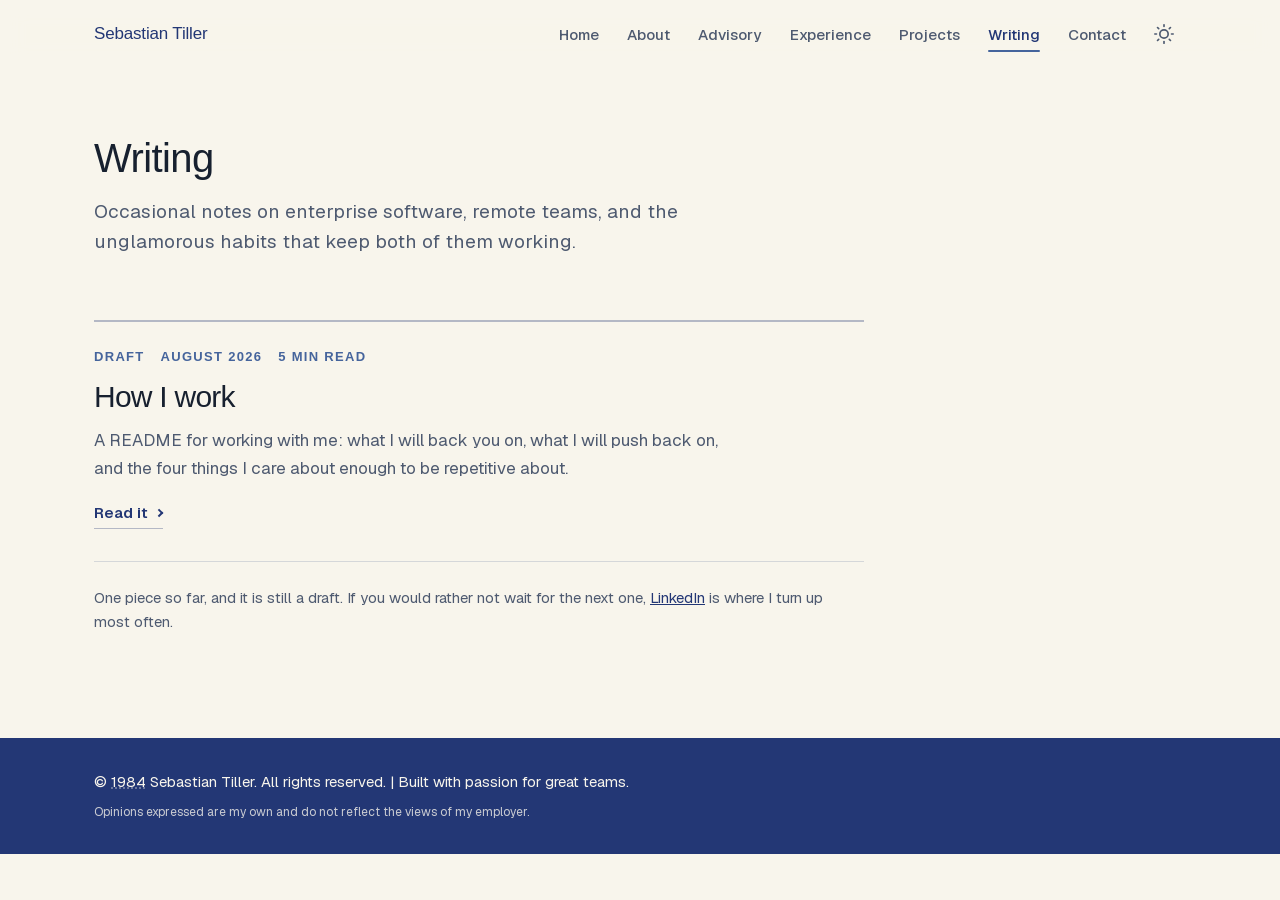
==== writing/index.html @ 09a8070f "feat: add writing section and how i work draft, hidden until finished Adds a /writing/ area and a "H" ====
<!DOCTYPE html>
<html lang="en-AU">
<head>
    <meta charset="UTF-8">
    <meta name="viewport" content="width=device-width, initial-scale=1.0, viewport-fit=cover, user-scalable=yes">
    <title>Writing - Sebastian Tiller</title>

    <!-- Security Headers -->
    <meta http-equiv="Content-Security-Policy" content="default-src 'self'; img-src 'self' data: https:; style-src 'self' 'unsafe-inline'; script-src 'self' 'unsafe-inline' https://www.googletagmanager.com https://www.google-analytics.com; font-src 'self'; connect-src 'self' https://www.google-analytics.com https://analytics.google.com https://www.googletagmanager.com; frame-ancestors 'none'; base-uri 'self'; form-action 'self';">
    <meta name="robots" content="noindex, nofollow">
    <meta name="referrer" content="strict-origin-when-cross-origin">
    <meta name="description" content="Notes from Sebastian Tiller on enterprise software, remote teams and the unglamorous habits that keep them working.">
    <meta name="author" content="Sebastian Tiller">

    <!-- Open Graph / Facebook -->
    <meta property="og:type" content="website">
    <meta property="og:url" content="https://www.sebastiantiller.com/writing/">
    <meta property="og:title" content="Writing - Sebastian Tiller">
    <meta property="og:description" content="Notes from Sebastian Tiller on enterprise software, remote teams and the unglamorous habits that keep them working.">
    <meta property="og:image" content="https://www.sebastiantiller.com/imgs/sebastian-tiller-og-banner.png">
    <meta property="og:image:width" content="1200">
    <meta property="og:image:height" content="630">
    <meta property="og:image:type" content="image/png">
    <meta property="og:image:alt" content="Sebastian Tiller - Use your skills to bring joy">
    <meta property="og:locale" content="en_AU">

    <!-- X (Twitter) -->
    <meta property="twitter:card" content="summary_large_image">
    <meta property="twitter:url" content="https://www.sebastiantiller.com/writing/">
    <meta property="twitter:title" content="Writing - Sebastian Tiller">
    <meta property="twitter:description" content="Notes from Sebastian Tiller on enterprise software, remote teams and the unglamorous habits that keep them working.">
    <meta property="twitter:image" content="https://www.sebastiantiller.com/imgs/sebastian-tiller-og-banner.png">

    <!-- Preload critical resources -->
    <link rel="preload" as="font" type="font/woff2" href="/fonts/space-grotesk-latin.woff2" crossorigin>
    <link rel="preload" as="font" type="font/woff2" href="/fonts/geist-latin.woff2" crossorigin>

    <!-- Colour scheme support -->
    <meta name="color-scheme" content="light dark">

    <!-- Theme initialisation. Identical to the homepage, and it has to be:
         it runs before the stylesheet so the saved theme is applied without a
         flash, and it sets the `js` class the reveal animations are gated on. -->
    <script>
      (function () {
        document.documentElement.classList.add('js');
        try {
          var savedTheme = localStorage.getItem('theme');
          var theme;
          if (savedTheme === 'dark' || savedTheme === 'light') {
            theme = savedTheme;
          } else {
            theme = window.matchMedia && window.matchMedia('(prefers-color-scheme: dark)').matches ? 'dark' : 'light';
          }
          document.documentElement.setAttribute('data-theme', theme);
        } catch (error) {
          document.documentElement.setAttribute('data-theme', 'light');
        }
      })();
    </script>

    <link rel="stylesheet" href="/styles.css">

    <!-- Canonical URL -->
    <link rel="canonical" href="https://www.sebastiantiller.com/writing/">

    <!-- Emoji Favicon -->
    <link rel="icon" href="data:image/svg+xml,<svg xmlns=%22http://www.w3.org/2000/svg%22 viewBox=%220 0 100 100%22><text y=%22.9em%22 font-size=%2290%22>🔧</text></svg>">

    <!-- Structured Data for SEO -->
    <script type="application/ld+json">
    {
        "@context": "https://schema.org",
        "@type": "Blog",
        "name": "Writing - Sebastian Tiller",
        "url": "https://www.sebastiantiller.com/writing/",
        "description": "Notes from Sebastian Tiller on enterprise software, remote teams and the unglamorous habits that keep them working.",
        "author": {
            "@type": "Person",
            "name": "Sebastian Tiller",
            "url": "https://www.sebastiantiller.com/"
        },
        "blogPost": [
            {
                "@type": "BlogPosting",
                "headline": "How I work",
                "url": "https://www.sebastiantiller.com/writing/how-i-work/",
                "datePublished": "2026-08-30",
                "author": {
                    "@type": "Person",
                    "name": "Sebastian Tiller"
                }
            }
        ]
    }
    </script>

    <!-- Google tag (gtag.js) -->
    <script async src="https://www.googletagmanager.com/gtag/js?id=G-3JDFV7PDCG"></script>
    <script>
      window.dataLayer = window.dataLayer || [];
      function gtag(){dataLayer.push(arguments);}
      gtag('js', new Date());

      gtag('config', 'G-3JDFV7PDCG');
    </script>
</head>
<body>
    <!-- Skip to main content link for accessibility -->
    <a href="#main-content" class="skip-link">Skip to main content</a>

    <!-- Navigation. Same markup as the homepage, because script.js queries
         .theme-toggle, .hamburger and .nav-menu without checking they exist.
         The section links are root-relative so they land on the homepage. -->
    <nav class="navbar" role="navigation" aria-label="Main navigation">
        <div class="container">
            <a href="/" class="nav-brand">Sebastian Tiller</a>
            <ul class="nav-menu" id="primary-navigation">
                <li><a href="/" class="nav-link">Home</a></li>
                <li><a href="/#about" class="nav-link">About</a></li>
                <li><a href="/#advisory" class="nav-link">Advisory</a></li>
                <li><a href="/#experience" class="nav-link">Experience</a></li>
                <li><a href="/#projects" class="nav-link">Projects</a></li>
                <li><a href="/writing/" class="nav-link active" aria-current="page">Writing</a></li>
                <li><a href="/#contact" class="nav-link">Contact</a></li>
            </ul>
            <div class="nav-actions">
                <button class="theme-toggle" aria-label="Toggle dark mode" title="Toggle dark mode">
                    <svg class="sun-icon" width="20" height="20" viewBox="0 0 24 24" fill="none" stroke="currentColor" stroke-width="2" stroke-linecap="round" stroke-linejoin="round" aria-hidden="true" focusable="false">
                        <circle cx="12" cy="12" r="5"></circle>
                        <line x1="12" y1="1" x2="12" y2="3"></line>
                        <line x1="12" y1="21" x2="12" y2="23"></line>
                        <line x1="4.22" y1="4.22" x2="5.64" y2="5.64"></line>
                        <line x1="18.36" y1="18.36" x2="19.78" y2="19.78"></line>
                        <line x1="1" y1="12" x2="3" y2="12"></line>
                        <line x1="21" y1="12" x2="23" y2="12"></line>
                        <line x1="4.22" y1="19.78" x2="5.64" y2="18.36"></line>
                        <line x1="18.36" y1="5.64" x2="19.78" y2="4.22"></line>
                    </svg>
                    <svg class="moon-icon" width="20" height="20" viewBox="0 0 24 24" fill="none" stroke="currentColor" stroke-width="2" stroke-linecap="round" stroke-linejoin="round" aria-hidden="true" focusable="false">
                        <path d="M21 12.79A9 9 0 1 1 11.21 3 7 7 0 0 0 21 12.79z"></path>
                    </svg>
                </button>
                <button class="hamburger" aria-label="Toggle navigation menu" aria-expanded="false" aria-controls="primary-navigation">
                    <span></span>
                    <span></span>
                    <span></span>
                </button>
            </div>
        </div>
    </nav>

    <main id="main-content">
        <div class="page">
            <div class="container">
                <header class="page__head">
                    <h1 class="page__title">Writing</h1>
                    <p class="page__lede">Occasional notes on enterprise software, remote teams, and the unglamorous habits that keep both of them working.</p>
                </header>

                <div class="post-column">
                    <ol class="post-list">
                        <li class="post" data-reveal>
                            <p class="post__meta">
                                <span>Draft</span>
                                <span>August 2026</span>
                                <span>5 min read</span>
                            </p>
                            <h2 class="post__title"><a href="/writing/how-i-work/">How I work</a></h2>
                            <p class="post__standfirst">A README for working with me: what I will back you on, what I will push back on, and the four things I care about enough to be repetitive about.</p>
                            <p><a href="/writing/how-i-work/" class="link-out">Read it</a></p>
                        </li>
                    </ol>

                    <p class="post-note">One piece so far, and it is still a draft. If you would rather not wait for the next one, <a href="https://www.linkedin.com/in/sebastiantiller" target="_blank" rel="noopener noreferrer">LinkedIn</a> is where I turn up most often.</p>
                </div>
            </div>
        </div>
    </main>

    <!-- Footer -->
    <footer class="footer" role="contentinfo">
        <div class="container">
            <p>&copy; <abbr title="Yes, 1984. It's a birth year, not a typo.">1984</abbr> Sebastian Tiller. All rights reserved. | Built with passion for great teams.</p>
            <p class="disclaimer">Opinions expressed are my own and do not reflect the views of my employer.</p>
        </div>
    </footer>

    <script src="/script.js"></script>
</body>
</html>
---- styles.css ----
/* =============================================================================
   SEBASTIANTILLER.COM - DESIGN SYSTEM
   =============================================================================

   Read this before adding a section. Extend the system, don't reinvent it.

   ORGANISATION
   1.  Design tokens (light)          6.  Hero
   2.  Design tokens (dark)           7.  Proof band
   3.  Base + accessibility           8.  About
   4.  Primitives (btn, rule, etc)    9.  Advisory
   5.  Navigation                     10. Timeline
                                      11. Projects
                                      12. Contact + footer
                                      13. Responsive
                                      14. Reveal motion
                                      15. Writing + long-form article

   TYPE
   Two self-hosted variable families in /fonts (both SIL OFL, see fonts/OFL.txt):
     --font-display  Space Grotesk 300-700. Headlines, figures, labels, dates.
                     Distinctive, slightly technical. Never used for long prose.
     --font-text     Geist 300-700. Body copy, nav, buttons, everything else.
   Scale is fluid and capped. Use the --text-* tokens; do not hardcode font-size.
     --text-2xs .75rem   metadata, legal
     --text-xs  .8125rem labels
     --text-sm  .9375rem secondary copy, nav
     --text-md  1.0625rem body (default)
     --text-lg  1.1875rem lede paragraphs
     --text-xl  -> 1.5rem   card titles
     --text-2xl -> 1.875rem sub-section headings
     --text-3xl -> 2.5rem   section titles
     --text-4xl -> 3.5rem   hero headline
   Weights in use: 400 (body), 500 (display + emphasis), 600 (buttons, labels).
   Nothing on this site is 700 or 300. Keep it that way.

   COLOUR ROLES (never reference a raw hex outside sections 1 and 2)
     --paper        page ground (ivory in light, deep navy-black in dark)
     --surface      raised panel on --paper
     --surface-alt  second raised tone, for the one tinted panel per section
     --plate        always white. Only for the portrait, which is white-ground art.
     --ink          primary text
     --ink-muted    secondary text (passes AA on --paper and --surface)
     --brand        headings + links
     --brand-strong hover / strongest brand tone
     --brand-mid    fills, buttons
     --brand-soft   decorative only, never text
     --rule         hairlines
     --on-brand     text sitting on a --brand-mid or --brand fill
     --footer-bg / --footer-fg  the one inverted block on the page. Dark mode
                    keeps it dark rather than flipping to a pale slab.

   SPACING  4px base. --space-1 (.25rem) to --space-10 (8rem). Section padding
   is --section-y, which is fluid.

   RADII    --radius-sm 4px (labels), --radius-md 8px (buttons, small panels),
            --radius-lg 14px (cards, portrait). Nothing is a pill. Nothing is 0.

   SHADOWS  --shadow-sm / --shadow-md. Both tinted with the brand hue, never
            pure black. Elevation is rare: most grouping is done with --rule.

   MOTION   --dur-fast 160ms, --dur 260ms, --dur-slow 600ms, --ease.
            All scroll reveals are gated on `html.js` (set by the inline head
            script) so the page is fully readable with JavaScript disabled,
            and again on prefers-reduced-motion.

   NAMING   Blocks are `.block`, elements `.block__element`, modifiers
            `.block--modifier`. A handful of legacy names (.navbar, .nav-menu,
            .nav-link, .theme-toggle, .hamburger, .btn, .btn-primary,
            .timeline-item, .project-card, .js-years) are load-bearing for
            script.js and analytics. Do not rename them without updating
            script.js.

   LAYOUT FAMILIES (seven, and that is enough)
   1 split hero, 2 figure band, 3 offset prose, 4 sticky-head list,
   5 date-rail timeline, 6 asymmetric card pair, 7 editorial measure.
   Family 7 arrived with the writing section (section 15): a single column
   held to --measure-long, separated by rules and space rather than panels,
   with section numbers hanging in the left gutter on wide screens. It is
   used by the homepage Writing band, /writing/ and the articles themselves,
   so one post reads as deliberate rather than as a broken grid.
   Before inventing an eighth, reuse one of these. New sections still start
   with `.section` + `.section__head` + `.section__title` + `.section__lede`,
   and still reach for --rule before reaching for a card.

   PAGES OTHER THAN THE HOMEPAGE
   Sub-pages (/writing/, /writing/*/) share this stylesheet, script.js and the
   navbar markup verbatim. script.js queries .theme-toggle, .hamburger and
   .nav-menu unconditionally, so every page must ship the full navbar. Their
   nav links point at /#about, /#advisory and so on: root-relative, because
   a bare #about would scroll a sub-page nowhere. They also need the same
   inline theme-init script in <head>, or the theme flashes and ignores the
   visitor's saved choice.
   ============================================================================= */

/* -----------------------------------------------------------------------------
   0. FONTS (self-hosted; the page CSP sets font-src 'self')
   -------------------------------------------------------------------------- */
@font-face {
    font-family: 'Space Grotesk';
    font-style: normal;
    font-weight: 300 700;
    font-display: swap;
    src: url('fonts/space-grotesk-latin.woff2') format('woff2');
    unicode-range: U+0000-00FF, U+0131, U+0152-0153, U+02BB-02BC, U+02C6, U+02DA,
        U+02DC, U+0304, U+0308, U+0329, U+2000-206F, U+20AC, U+2122, U+2191,
        U+2193, U+2212, U+2215, U+FEFF, U+FFFD;
}

@font-face {
    font-family: 'Space Grotesk';
    font-style: normal;
    font-weight: 300 700;
    font-display: swap;
    src: url('fonts/space-grotesk-latin-ext.woff2') format('woff2');
    unicode-range: U+0100-02BA, U+02BD-02C5, U+02C7-02CC, U+02CE-02D7,
        U+02DD-02FF, U+0304, U+0308, U+0329, U+1D00-1DBF, U+1E00-1E9F,
        U+1EF2-1EFF, U+2020, U+20A0-20AB, U+20AD-20C0, U+2113, U+2C60-2C7F,
        U+A720-A7FF;
}

@font-face {
    font-family: 'Geist';
    font-style: normal;
    font-weight: 300 700;
    font-display: swap;
    src: url('fonts/geist-latin.woff2') format('woff2');
    unicode-range: U+0000-00FF, U+0131, U+0152-0153, U+02BB-02BC, U+02C6, U+02DA,
        U+02DC, U+0304, U+0308, U+0329, U+2000-206F, U+20AC, U+2122, U+2191,
        U+2193, U+2212, U+2215, U+FEFF, U+FFFD;
}

@font-face {
    font-family: 'Geist';
    font-style: normal;
    font-weight: 300 700;
    font-display: swap;
    src: url('fonts/geist-latin-ext.woff2') format('woff2');
    unicode-range: U+0100-02BA, U+02BD-02C5, U+02C7-02CC, U+02CE-02D7,
        U+02DD-02FF, U+0304, U+0308, U+0329, U+1D00-1DBF, U+1E00-1E9F,
        U+1EF2-1EFF, U+2020, U+20A0-20AB, U+20AD-20C0, U+2113, U+2C60-2C7F,
        U+A720-A7FF;
}

/* -----------------------------------------------------------------------------
   1. TOKENS - LIGHT
   -------------------------------------------------------------------------- */
:root {
    /* Colour roles */
    --paper: #F8F5EC;
    --surface: #FFFFFF;
    --surface-alt: #EFEBDE;
    --plate: #FFFFFF;

    --ink: #17202F;
    --ink-muted: #4E5A70;

    --brand: #233775;
    --brand-strong: #0F2C68;
    --brand-mid: #45649C;
    --brand-soft: #667DA6;
    --on-brand: #F8F5EC;

    /* The footer is the one inverted block on the page. */
    --footer-bg: #233775;
    --footer-fg: #F8F5EC;

    --rule: rgba(35, 55, 117, 0.16);
    --rule-strong: rgba(35, 55, 117, 0.32);

    /* Effects */
    --shadow-sm: 0 1px 2px rgba(23, 32, 47, 0.06), 0 2px 8px rgba(35, 55, 117, 0.05);
    --shadow-md: 0 2px 6px rgba(23, 32, 47, 0.07), 0 12px 28px rgba(35, 55, 117, 0.09);

    /* Type families */
    --font-display: 'Space Grotesk', 'Avenir Next', -apple-system, BlinkMacSystemFont, 'Segoe UI', sans-serif;
    --font-text: 'Geist', -apple-system, BlinkMacSystemFont, 'Segoe UI', Roboto, 'Helvetica Neue', Arial, sans-serif;

    /* Type scale */
    --text-2xs: 0.75rem;
    --text-xs: 0.8125rem;
    --text-sm: 0.9375rem;
    --text-md: 1.0625rem;
    --text-lg: 1.1875rem;
    --text-xl: clamp(1.25rem, 0.9rem + 1.1vw, 1.5rem);
    --text-2xl: clamp(1.4rem, 1rem + 1.6vw, 1.875rem);
    --text-3xl: clamp(1.75rem, 1.15rem + 2.6vw, 2.5rem);
    --text-4xl: clamp(2.1rem, 1.1rem + 4.4vw, 3.5rem);

    /* Spacing */
    --space-1: 0.25rem;
    --space-2: 0.5rem;
    --space-3: 0.75rem;
    --space-4: 1rem;
    --space-5: 1.5rem;
    --space-6: 2rem;
    --space-7: 3rem;
    --space-8: 4rem;
    --space-9: 6rem;
    --space-10: 8rem;
    --section-y: clamp(3.5rem, 2rem + 6vw, 6.5rem);

    /* Radii */
    --radius-sm: 4px;
    --radius-md: 8px;
    --radius-lg: 14px;

    /* Motion */
    --dur-fast: 160ms;
    --dur: 260ms;
    --dur-slow: 600ms;
    --ease: cubic-bezier(0.16, 1, 0.3, 1);

    /* Layout */
    --measure: 62ch;
    --measure-long: 70ch; /* long-form reading column, section 15 */
    --nav-h: 68px;

    color-scheme: light;
}

/* -----------------------------------------------------------------------------
   2. TOKENS - DARK
   Designed, not derived: a cool navy-black ground so the coastal blues stay
   recognisable rather than turning into neutral grey.
   -------------------------------------------------------------------------- */
[data-theme="dark"] {
    --paper: #0D1320;
    --surface: #151D2D;
    --surface-alt: #1C2740;
    --plate: #FFFFFF;

    --ink: #E7EBF3;
    --ink-muted: #A3AFC6;

    --brand: #A9C2E8;
    --brand-strong: #CBDBF3;
    --brand-mid: #7396CE;
    --brand-soft: #7E93B5;
    --on-brand: #0D1320;

    --footer-bg: #060A13;
    --footer-fg: #C9D4E8;

    --rule: rgba(169, 194, 232, 0.18);
    --rule-strong: rgba(169, 194, 232, 0.34);

    --shadow-sm: 0 1px 2px rgba(0, 0, 0, 0.4), 0 2px 8px rgba(0, 0, 0, 0.28);
    --shadow-md: 0 2px 6px rgba(0, 0, 0, 0.45), 0 12px 28px rgba(0, 0, 0, 0.38);

    color-scheme: dark;
}

/* -----------------------------------------------------------------------------
   3. BASE + ACCESSIBILITY
   -------------------------------------------------------------------------- */
*,
*::before,
*::after {
    margin: 0;
    padding: 0;
    box-sizing: border-box;
}

html {
    scroll-behavior: smooth;
    scroll-padding-top: calc(var(--nav-h) + var(--space-4));
    -webkit-text-size-adjust: 100%;
}

body {
    font-family: var(--font-text);
    font-size: var(--text-md);
    line-height: 1.65;
    color: var(--ink);
    background-color: var(--paper);
    -webkit-font-smoothing: antialiased;
    -moz-osx-font-smoothing: grayscale;
    overflow-x: hidden;
}

h1, h2, h3, h4 {
    font-family: var(--font-display);
    font-weight: 500;
    line-height: 1.15;
    letter-spacing: -0.015em;
    color: var(--brand);
}

p {
    text-wrap: pretty;
}

a {
    color: var(--brand);
}

img {
    max-width: 100%;
    display: block;
}

strong {
    font-weight: 600;
}

/* Focus ring. WCAG fix - do not remove or reduce. */
:focus {
    outline: 2px solid var(--brand-mid);
    outline-offset: 2px;
}

:focus:not(:focus-visible) {
    outline: none;
}

:focus-visible {
    outline: 2px solid var(--brand-mid);
    outline-offset: 2px;
    border-radius: var(--radius-sm);
}

.skip-link {
    position: absolute;
    top: -100px;
    left: var(--space-4);
    z-index: 2000;
    background: var(--brand);
    color: var(--on-brand);
    padding: var(--space-3) var(--space-4);
    border-radius: var(--radius-md);
    text-decoration: none;
    font-weight: 600;
}

.skip-link:focus {
    top: var(--space-3);
}


/* -----------------------------------------------------------------------------
   4. PRIMITIVES
   -------------------------------------------------------------------------- */
.container {
    width: 100%;
    max-width: 1140px;
    margin: 0 auto;
    padding-inline: var(--space-5);
}

.section {
    padding-block: var(--section-y);
}


.section__head {
    max-width: var(--measure);
    margin-bottom: var(--space-7);
}

.section__title {
    font-size: var(--text-3xl);
    margin-bottom: var(--space-4);
}

.section__lede {
    font-size: var(--text-lg);
    color: var(--ink-muted);
    line-height: 1.6;
}


.btn {
    font-family: var(--font-text);
    font-size: var(--text-sm);
    font-weight: 600;
    letter-spacing: 0.005em;
    padding: 0.85rem 1.6rem;
    min-height: 48px;
    border-radius: var(--radius-md);
    border: 1px solid transparent;
    text-decoration: none;
    display: inline-flex;
    align-items: center;
    justify-content: center;
    white-space: nowrap;
    cursor: pointer;
    touch-action: manipulation;
    transition: background-color var(--dur) var(--ease),
                color var(--dur) var(--ease),
                border-color var(--dur) var(--ease),
                transform var(--dur-fast) var(--ease);
}

.btn-primary {
    background-color: var(--brand);
    color: var(--on-brand);
    border-color: var(--brand);
}

.btn-primary:hover {
    background-color: var(--brand-strong);
    border-color: var(--brand-strong);
    transform: translateY(-2px);
}

.btn-primary:active {
    transform: translateY(0) scale(0.985);
}

.btn-secondary {
    background-color: transparent;
    color: var(--brand);
    border-color: var(--rule-strong);
}

.btn-secondary:hover {
    border-color: var(--brand);
    background-color: var(--surface-alt);
    transform: translateY(-2px);
}

.btn-secondary:active {
    transform: translateY(0) scale(0.985);
}

/* Text link with a chevron drawn in CSS. No icon font, no external request. */
.link-out {
    font-family: var(--font-text);
    font-size: var(--text-sm);
    font-weight: 600;
    color: var(--brand);
    text-decoration: none;
    display: inline-flex;
    align-items: center;
    gap: 0.55em;
    border-bottom: 1px solid var(--rule-strong);
    padding-bottom: 2px;
    transition: color var(--dur) var(--ease), border-color var(--dur) var(--ease);
}

.link-out::after {
    content: '';
    width: 0.42em;
    height: 0.42em;
    border-top: 2px solid currentColor;
    border-right: 2px solid currentColor;
    transform: rotate(45deg);
    transition: transform var(--dur) var(--ease);
}

.link-out:hover {
    color: var(--brand-strong);
    border-color: var(--brand);
}

.link-out:hover::after {
    transform: rotate(45deg) translate(2px, -2px);
}

/* -----------------------------------------------------------------------------
   5. NAVIGATION
   -------------------------------------------------------------------------- */
.navbar {
    position: fixed;
    top: 0;
    left: 0;
    width: 100%;
    z-index: 1000;
    background-color: color-mix(in srgb, var(--paper) 88%, transparent);
    backdrop-filter: saturate(160%) blur(12px);
    -webkit-backdrop-filter: saturate(160%) blur(12px);
    border-bottom: 1px solid transparent;
    transition: border-color var(--dur) var(--ease);
}

.navbar.is-scrolled {
    border-bottom-color: var(--rule);
}

@supports not (backdrop-filter: blur(1px)) {
    .navbar {
        background-color: var(--paper);
    }
}

.navbar .container {
    display: flex;
    justify-content: space-between;
    align-items: center;
    gap: var(--space-4);
    min-height: var(--nav-h);
}

.nav-brand {
    font-family: var(--font-display);
    font-size: var(--text-md);
    font-weight: 500;
    letter-spacing: -0.01em;
    color: var(--brand);
    text-decoration: none;
    white-space: nowrap;
}

.nav-menu {
    display: flex;
    list-style: none;
    gap: clamp(1rem, 2.2vw, 2rem);
    margin-left: auto;
}

.nav-link {
    font-size: var(--text-sm);
    font-weight: 500;
    color: var(--ink-muted);
    text-decoration: none;
    position: relative;
    padding-block: var(--space-2);
    transition: color var(--dur) var(--ease);
}

.nav-link:hover,
.nav-link.active {
    color: var(--brand);
}

.nav-link.active::after {
    content: '';
    position: absolute;
    left: 0;
    right: 0;
    bottom: 0;
    height: 2px;
    background-color: var(--brand-mid);
    border-radius: var(--radius-sm);
}

.nav-actions {
    display: flex;
    align-items: center;
    gap: var(--space-2);
}

.theme-toggle {
    background: none;
    border: 1px solid transparent;
    color: var(--ink-muted);
    cursor: pointer;
    border-radius: var(--radius-md);
    display: flex;
    align-items: center;
    justify-content: center;
    min-width: 44px;
    min-height: 44px;
    touch-action: manipulation;
    transition: color var(--dur) var(--ease),
                background-color var(--dur) var(--ease),
                border-color var(--dur) var(--ease);
}

.theme-toggle:hover {
    color: var(--brand);
    background-color: var(--surface-alt);
    border-color: var(--rule);
}

.sun-icon,
.moon-icon {
    display: block;
}

[data-theme="dark"] .sun-icon {
    display: none;
}

[data-theme="light"] .moon-icon,
:root:not([data-theme]) .moon-icon {
    display: none;
}

.hamburger {
    display: none;
    flex-direction: column;
    justify-content: center;
    gap: 5px;
    cursor: pointer;
    background: none;
    border: 1px solid transparent;
    border-radius: var(--radius-md);
    min-width: 44px;
    min-height: 44px;
    align-items: center;
    touch-action: manipulation;
}

.hamburger:hover {
    border-color: var(--rule);
}

.hamburger span {
    width: 20px;
    height: 2px;
    background-color: var(--brand);
    border-radius: var(--radius-sm);
    transition: transform var(--dur) var(--ease), opacity var(--dur) var(--ease);
}

/* -----------------------------------------------------------------------------
   6. HERO
   Layout family: full-width statement, then an asymmetric supporting row.
   The tagline is the headline; the name is the eyebrow.
   -------------------------------------------------------------------------- */
.hero {
    padding-top: calc(var(--nav-h) + clamp(2rem, 1rem + 4vw, 4.5rem));
    padding-bottom: clamp(2.5rem, 1.5rem + 4vw, 4.5rem);
    background-color: var(--paper);
}

.hero__eyebrow {
    display: flex;
    flex-wrap: wrap;
    align-items: baseline;
    gap: var(--space-2) var(--space-4);
    margin-bottom: var(--space-5);
}

.hero__name {
    font-family: var(--font-display);
    font-size: var(--text-xs);
    font-weight: 600;
    letter-spacing: 0.16em;
    text-transform: uppercase;
    color: var(--brand);
}

.hero__role {
    font-size: var(--text-xs);
    letter-spacing: 0.04em;
    color: var(--ink-muted);
}

.hero__title {
    font-size: var(--text-4xl);
    line-height: 1.04;
    letter-spacing: -0.03em;
    /* em-based so the line breaks stay in the same places as the type scales:
       "Building enterprise software / that doesn't feel like / enterprise
       software." No <br> needed. */
    max-width: 15.4em;
    margin-bottom: clamp(2rem, 1rem + 3vw, 3.25rem);
    color: var(--ink);
}

.hero__accent {
    color: var(--brand);
}

.hero__foot {
    display: grid;
    gap: var(--space-7);
    align-items: start;
}

.hero__lede {
    font-size: var(--text-lg);
    line-height: 1.55;
    color: var(--ink-muted);
    max-width: 40ch;
    margin-bottom: var(--space-6);
}

.hero-cta {
    display: flex;
    flex-wrap: wrap;
    gap: var(--space-3);
}

/* Portrait: a framed plate, not a centred circle. The artwork has a white
   ground of its own, so --plate stays white in both themes and the frame
   does the theming. */
.hero-portrait {
    justify-self: start;
    position: relative;
    width: min(272px, 68vw);
}

.hero-portrait::before {
    content: '';
    position: absolute;
    inset: auto auto -14px -14px;
    width: 66%;
    height: 66%;
    background-color: var(--brand-mid);
    opacity: 0.26;
    border-radius: var(--radius-lg);
}

.hero-portrait picture {
    display: block;
    position: relative;
}

.profile-img {
    width: 100%;
    height: auto;
    aspect-ratio: 1 / 1;
    object-fit: cover;
    background-color: var(--plate);
    border: 1px solid var(--rule-strong);
    border-radius: var(--radius-lg);
    box-shadow: var(--shadow-sm);
}

/* -----------------------------------------------------------------------------
   7. PROOF BAND
   Layout family: figure row. Every number here appears verbatim elsewhere
   on the page. Do not add one that does not.
   -------------------------------------------------------------------------- */
.proof {
    background-color: var(--surface);
    border-block: 1px solid var(--rule);
    padding-block: clamp(2rem, 1.2rem + 3vw, 3.25rem);
}

.proof__grid {
    display: grid;
    grid-template-columns: repeat(2, minmax(0, 1fr));
    gap: var(--space-5) var(--space-6);
}

/* Five figures into a two-column grid leaves an odd one out, so the last
   figure takes the full row. Reset once all five fit on one line. */
.proof__item:last-child {
    grid-column: 1 / -1;
}

.proof__item {
    display: flex;
    flex-direction: column;
    gap: var(--space-1);
    padding-left: var(--space-4);
    border-left: 2px solid var(--rule);
}

.proof__value {
    font-family: var(--font-display);
    font-size: clamp(1.5rem, 1rem + 2vw, 2.125rem);
    font-weight: 500;
    line-height: 1.05;
    letter-spacing: -0.03em;
    color: var(--brand);
    font-variant-numeric: tabular-nums;
}

.proof__label {
    font-size: var(--text-xs);
    line-height: 1.45;
    color: var(--ink-muted);
}

/* -----------------------------------------------------------------------------
   8. ABOUT
   Layout family: offset prose column with a stepped-down type hierarchy,
   then a two-by-two values grid separated by rules, not cards.
   -------------------------------------------------------------------------- */
.about {
    background-color: var(--paper);
}

.about__lede {
    font-family: var(--font-display);
    font-size: var(--text-2xl);
    font-weight: 400;
    line-height: 1.3;
    letter-spacing: -0.02em;
    color: var(--ink);
    max-width: 24ch;
}

.about__body {
    max-width: var(--measure);
}

.about__body p + p {
    margin-top: var(--space-5);
}

.about__body p {
    color: var(--ink-muted);
}

.about__grid {
    display: grid;
    gap: var(--space-6);
    padding-bottom: var(--space-8);
    border-bottom: 1px solid var(--rule);
}

.values {
    margin-top: var(--space-8);
}

.values__title {
    font-size: var(--text-xl);
    margin-bottom: var(--space-6);
}

.values__grid {
    list-style: none;
    display: grid;
    grid-template-columns: repeat(auto-fit, minmax(min(100%, 260px), 1fr));
    gap: var(--space-6) var(--space-7);
}

.value {
    border-top: 2px solid var(--rule-strong);
    padding-top: var(--space-4);
}

.value__name {
    font-size: var(--text-md);
    font-weight: 600;
    letter-spacing: -0.005em;
    margin-bottom: var(--space-2);
}

.value p {
    font-size: var(--text-sm);
    color: var(--ink-muted);
    line-height: 1.55;
}

/* -----------------------------------------------------------------------------
   9. ADVISORY
   Layout family: sticky heading column, list column carrying the content.
   -------------------------------------------------------------------------- */
.advisory {
    background-color: var(--surface);
    border-block: 1px solid var(--rule);
}

.advisory__grid {
    display: grid;
    gap: var(--space-7);
}

.advisory__head .section__title {
    margin-bottom: var(--space-4);
}

.advisory__head .section__lede {
    font-size: var(--text-md);
}

.advisory__list {
    list-style: none;
    display: grid;
}

.advisory__item {
    padding-block: var(--space-5);
    border-top: 1px solid var(--rule);
}

.advisory__item:last-child {
    border-bottom: 1px solid var(--rule);
}

.advisory__name {
    font-size: var(--text-lg);
    margin-bottom: var(--space-2);
}

.advisory__item p {
    color: var(--ink-muted);
    font-size: var(--text-sm);
    line-height: 1.6;
    max-width: 56ch;
}

/* -----------------------------------------------------------------------------
   10. TIMELINE
   Layout family: single column with a date rail. Recent senior roles get the
   full treatment; the 2003-2009 entries keep all their text at reduced weight
   via .timeline-item--compact.
   -------------------------------------------------------------------------- */
.experience {
    background-color: var(--paper);
}

.timeline {
    list-style: none;
    max-width: 940px;
}

.timeline-item {
    display: grid;
    gap: var(--space-2) var(--space-6);
    padding-bottom: var(--space-8);
}

.timeline-item:last-of-type {
    padding-bottom: var(--space-6);
}

.timeline-date {
    font-family: var(--font-display);
    font-size: var(--text-xs);
    font-weight: 600;
    letter-spacing: 0.1em;
    text-transform: uppercase;
    color: var(--brand-mid);
    font-variant-numeric: tabular-nums;
    padding-top: 0.35rem;
}

/* The rail: a hairline down the left of the content column, with a marker
   at each entry. Drawn on the content column so it never orphans. */
.timeline-content {
    position: relative;
    padding-left: var(--space-6);
    border-left: 1px solid var(--rule);
}

.timeline-content::before {
    content: '';
    position: absolute;
    left: -5px;
    top: 0.6rem;
    width: 9px;
    height: 9px;
    border-radius: 50%;
    background-color: var(--brand-mid);
    transition: background-color var(--dur) var(--ease), transform var(--dur) var(--ease);
}

.timeline-item:hover .timeline-content::before {
    background-color: var(--brand);
    transform: scale(1.35);
}

.timeline-content h3 {
    font-size: var(--text-2xl);
    letter-spacing: -0.025em;
    color: var(--ink);
    margin-bottom: var(--space-1);
}

.timeline-content h4 {
    font-family: var(--font-text);
    font-size: var(--text-sm);
    font-weight: 600;
    letter-spacing: 0.02em;
    color: var(--brand);
    margin-bottom: var(--space-4);
}

.timeline-content p {
    color: var(--ink-muted);
    max-width: var(--measure);
}

.timeline-content p + p {
    margin-top: var(--space-4);
}

/* Compressed early-career entries. Same words, less weight. */
.timeline-item--compact {
    padding-bottom: var(--space-6);
}

.timeline-item--compact .timeline-content h3 {
    font-size: var(--text-md);
    font-weight: 600;
    letter-spacing: -0.005em;
}

.timeline-item--compact .timeline-content h4 {
    font-size: var(--text-xs);
    margin-bottom: var(--space-2);
    color: var(--ink-muted);
}

.timeline-item--compact .timeline-content p {
    font-size: var(--text-sm);
    line-height: 1.6;
}

.timeline-item--compact .timeline-content::before {
    width: 7px;
    height: 7px;
    left: -4px;
    background-color: var(--brand-soft);
}

.timeline-note {
    margin-top: var(--space-6);
    padding-top: var(--space-6);
    border-top: 1px solid var(--rule);
    display: flex;
    flex-wrap: wrap;
    align-items: baseline;
    gap: var(--space-2) var(--space-4);
    font-size: var(--text-sm);
    color: var(--ink-muted);
    max-width: 940px;
}

/* -----------------------------------------------------------------------------
   11. PROJECTS
   Layout family: an asymmetric pair of serious work, then a full-width feature,
   then a compact pair of explicitly-labelled experiments. Weight follows
   seriousness, and no two tiers share a card shape.
   Tiers: --lead (tinted panel), --support (plain panel), --wide (two-column
   band), --experiment (rule only, no panel).
   -------------------------------------------------------------------------- */
.projects {
    background-color: var(--surface);
    border-top: 1px solid var(--rule);
}

.projects__featured {
    display: grid;
    gap: var(--space-5);
}

.project-card {
    display: flex;
    flex-direction: column;
    align-items: flex-start;
    gap: var(--space-3);
    border-radius: var(--radius-lg);
    transition: transform var(--dur) var(--ease), box-shadow var(--dur) var(--ease),
                border-color var(--dur) var(--ease);
}

.project-type {
    font-family: var(--font-display);
    font-size: var(--text-xs);
    font-weight: 600;
    letter-spacing: 0.02em;
    color: var(--brand-mid);
}

.project-card h3 {
    letter-spacing: -0.025em;
    color: var(--ink);
}

.project-card p {
    color: var(--ink-muted);
    max-width: 52ch;
}

.project-card__link {
    margin-top: auto;
    padding-top: var(--space-3);
}

/* Lead: the tinted panel. One per section, per the system. */
.project-card--lead {
    background-color: var(--surface-alt);
    border: 1px solid var(--rule);
    padding: clamp(1.5rem, 1rem + 2vw, 2.5rem);
}

.project-card--lead h3 {
    font-size: var(--text-2xl);
}

.project-card--lead p {
    font-size: var(--text-md);
}

.project-card--support {
    background-color: var(--paper);
    border: 1px solid var(--rule);
    padding: clamp(1.5rem, 1rem + 2vw, 2.5rem);
}

.project-card--support h3 {
    font-size: var(--text-xl);
}

/* Wide: a full-width band with a two-column interior, so it reads as a
   feature rather than as "the biggest card". */
.project-card--wide {
    display: grid;
    gap: var(--space-4) var(--space-7);
    align-items: start;
    background-color: var(--paper);
    border: 1px solid var(--rule);
    padding: clamp(1.5rem, 1rem + 2vw, 2.5rem);
    margin-top: var(--space-5);
}

.project-card--wide h3 {
    font-size: var(--text-2xl);
}

.project-card__aside {
    display: flex;
    flex-direction: column;
    gap: var(--space-3);
}

.project-card__main > p + p {
    margin-top: var(--space-4);
}

.project-card__main > p + .project-card__link {
    margin-top: var(--space-5);
}

/* Plain-spoken disclosure line. Deliberately not styled as a warning box. */
.project-note {
    font-size: var(--text-xs);
    line-height: 1.55;
    color: var(--ink-muted);
    border-left: 2px solid var(--rule-strong);
    padding-left: var(--space-4);
    max-width: 62ch;
    margin-top: var(--space-5);
}

.project-card--lead:hover,
.project-card--support:hover,
.project-card--wide:hover {
    transform: translateY(-3px);
    box-shadow: var(--shadow-md);
    border-color: var(--rule-strong);
}

.project-stats {
    list-style: none;
    display: flex;
    flex-wrap: wrap;
    gap: var(--space-2) var(--space-5);
    margin-top: var(--space-2);
}

.project-stats li {
    font-family: var(--font-display);
    font-size: var(--text-xs);
    font-weight: 600;
    color: var(--brand);
    font-variant-numeric: tabular-nums;
}

/* Stacked variant for the wide card's left column. */
.project-stats--stack {
    flex-direction: column;
    gap: var(--space-2);
    margin-top: var(--space-1);
}

.project-stats--stack li {
    font-size: var(--text-sm);
    border-top: 1px solid var(--rule);
    padding-top: var(--space-2);
    width: 100%;
}

/* Experiments: no card, just a rule. They are explicitly the lighter half. */
.projects__experiments {
    margin-top: var(--space-8);
}

.projects__subhead {
    margin-bottom: var(--space-5);
}

.experiment-grid {
    display: grid;
    gap: var(--space-6) var(--space-7);
}

.project-card--experiment {
    border-top: 2px solid var(--rule-strong);
    border-radius: 0; /* a rule, not a panel: no rounded corners on a bare line */
    padding-top: var(--space-4);
    gap: var(--space-2);
}

.project-card--experiment h3 {
    font-size: var(--text-md);
    font-weight: 600;
    letter-spacing: -0.005em;
}

.project-card--experiment p {
    font-size: var(--text-sm);
    line-height: 1.6;
}

/* -----------------------------------------------------------------------------
   12. CONTACT + FOOTER
   -------------------------------------------------------------------------- */
.contact {
    background-color: var(--paper);
    border-top: 1px solid var(--rule);
}

.contact__inner {
    max-width: 46ch;
}

.contact .section__title {
    margin-bottom: var(--space-4);
}

.contact__text {
    font-size: var(--text-lg);
    color: var(--ink-muted);
    margin-bottom: var(--space-6);
}

.contact-cta {
    display: flex;
    flex-wrap: wrap;
    gap: var(--space-3);
}

.footer {
    background-color: var(--footer-bg);
    color: var(--footer-fg);
    padding-block: var(--space-6);
    font-size: var(--text-sm);
}

.footer a,
.footer abbr {
    color: inherit;
}

.footer abbr {
    text-decoration-color: color-mix(in srgb, currentColor 45%, transparent);
}

.footer .disclaimer {
    font-size: var(--text-2xs);
    opacity: 0.78;
    margin-top: var(--space-2);
}

/* -----------------------------------------------------------------------------
   13. RESPONSIVE
   Mobile-first above; these are the widen-ups, then the one mobile override
   the fixed nav needs.
   -------------------------------------------------------------------------- */
@media (min-width: 768px) {
    .hero__foot {
        grid-template-columns: minmax(0, 1fr) auto;
    }

    .hero-portrait {
        justify-self: end;
    }

    .timeline-item {
        grid-template-columns: 8.5rem minmax(0, 1fr);
    }

    .projects__featured {
        grid-template-columns: 1.35fr 1fr;
        align-items: stretch;
    }

    .project-card--wide {
        grid-template-columns: minmax(0, 0.6fr) minmax(0, 1.4fr);
    }

    .experiment-grid {
        grid-template-columns: repeat(2, minmax(0, 1fr));
    }

    .about__grid {
        grid-template-columns: minmax(0, 0.85fr) minmax(0, 1.15fr);
        gap: var(--space-7);
    }

    .values__grid {
        grid-template-columns: repeat(2, minmax(0, 1fr));
    }
}

@media (min-width: 1024px) {
    .proof__grid {
        grid-template-columns: repeat(5, minmax(0, 1fr));
    }

    .proof__item:last-child {
        grid-column: auto;
    }

    .advisory__grid {
        grid-template-columns: minmax(0, 0.8fr) minmax(0, 1.2fr);
        gap: var(--space-8);
        align-items: start;
    }

    .advisory__head {
        position: sticky;
        top: calc(var(--nav-h) + var(--space-6));
    }

    .timeline-item {
        grid-template-columns: 10rem minmax(0, 1fr);
    }
}

/* Mobile navigation */
@media (max-width: 767px) {
    .hamburger {
        display: flex;
    }

    /* Closed drawer is hidden, not merely off-screen, so keyboard users do
       not tab through invisible links before reaching the page. */
    .nav-menu {
        position: fixed;
        left: -100%;
        top: var(--nav-h);
        flex-direction: column;
        align-items: flex-start;
        gap: var(--space-2);
        background-color: var(--paper);
        border-bottom: 1px solid var(--rule);
        width: 100%;
        padding: var(--space-5);
        box-shadow: var(--shadow-md);
        visibility: hidden;
        /* Visible the instant it opens; hidden only once it has slid away. */
        transition: left var(--dur) var(--ease), visibility 0s linear var(--dur);
    }

    .nav-menu.active {
        left: 0;
        visibility: visible;
        transition: left var(--dur) var(--ease), visibility 0s linear 0s;
    }

    .nav-link {
        font-size: var(--text-md);
        padding-block: var(--space-3);
        display: block;
        width: 100%;
    }

    .hero-cta .btn,
    .contact-cta .btn {
        flex: 1 1 100%;
    }

    .timeline-date {
        padding-top: 0;
    }
}

@media (max-width: 400px) {
    .proof__grid {
        grid-template-columns: minmax(0, 1fr);
    }
}

/* -----------------------------------------------------------------------------
   14. REVEAL MOTION
   Start states are scoped to `html.js`, set by the inline script in <head>.
   With JavaScript off the class is never added, so nothing is ever hidden.
   -------------------------------------------------------------------------- */
.js [data-reveal] {
    opacity: 0;
    transform: translateY(18px);
}

.js [data-reveal].is-revealed {
    opacity: 1;
    transform: none;
    transition: opacity var(--dur-slow) var(--ease),
                transform var(--dur-slow) var(--ease);
}

@media (prefers-reduced-motion: reduce) {
    html {
        scroll-behavior: auto;
    }

    .js [data-reveal],
    .js [data-reveal].is-revealed {
        opacity: 1;
        transform: none;
        transition: none;
    }

    *,
    *::before,
    *::after {
        animation-duration: 0.01ms !important;
        animation-iteration-count: 1 !important;
        transition-duration: 0.01ms !important;
        scroll-behavior: auto !important;
    }
}

/* -----------------------------------------------------------------------------
   15. WRITING + LONG-FORM ARTICLE
   Layout family 7: editorial measure. One column held to --measure-long,
   separated by rules and white space instead of panels, with section numbers
   hanging in the left gutter once there is a gutter to hang them in.
   Deliberately not a card grid: the writing section launches with a single
   post, and a one-item grid always looks like a bug.

   This family spans three surfaces - the homepage Writing band, /writing/ and
   the article pages - so unlike sections 6-12 its widen-ups live here rather
   than in section 13. Keeping them next to the rules they modify is the lesser
   evil when the same block has to work inside a section and as a whole page.
   -------------------------------------------------------------------------- */

/* --- Homepage Writing band ------------------------------------------------ */
.writing {
    background-color: var(--paper);
    border-top: 1px solid var(--rule);
}

/* --- Sub-page shell. Stands in for .hero's job of clearing the fixed nav. -- */
.page {
    padding-top: calc(var(--nav-h) + clamp(2rem, 1rem + 4vw, 4.5rem));
    padding-bottom: var(--section-y);
    background-color: var(--paper);
}

/* No bottom rule here: the first .post already opens with a 2px one, and two
   hairlines a stone's throw apart read as a mistake rather than as structure. */
.page__head {
    max-width: var(--measure-long);
    margin-bottom: var(--space-8);
}

.page__kicker {
    display: block;
    font-family: var(--font-display);
    font-size: var(--text-xs);
    font-weight: 600;
    letter-spacing: 0.16em;
    text-transform: uppercase;
    color: var(--brand);
    margin-bottom: var(--space-4);
}

.page__title {
    font-size: var(--text-3xl);
    color: var(--ink);
    margin-bottom: var(--space-4);
}

.page__lede {
    font-size: var(--text-lg);
    line-height: 1.55;
    color: var(--ink-muted);
    max-width: 54ch;
}

/* --- The post entry ------------------------------------------------------- */
/* One component, used by the homepage band and by /writing/. Stacked, not
   gridded, so a list of one still reads as a list of one on purpose.

   The column width lives on the wrapper rather than on each child, because
   `ch` resolves against the element's own font size: put --measure-long on
   both .post-list and the smaller-type .post-note and their rules end in
   visibly different places. */
.post-column {
    max-width: var(--measure-long);
}

.post-list {
    list-style: none;
}

.post {
    border-top: 2px solid var(--rule-strong);
    padding-top: var(--space-5);
}

.post + .post {
    margin-top: var(--space-7);
}

.post__meta {
    display: flex;
    flex-wrap: wrap;
    gap: var(--space-2) var(--space-4);
    font-family: var(--font-display);
    font-size: var(--text-xs);
    font-weight: 600;
    letter-spacing: 0.1em;
    text-transform: uppercase;
    color: var(--brand-mid);
    font-variant-numeric: tabular-nums;
    margin-bottom: var(--space-3);
}

.post__title {
    font-size: var(--text-2xl);
    letter-spacing: -0.025em;
    color: var(--ink);
    margin-bottom: var(--space-3);
}

.post__title a {
    color: inherit;
    text-decoration: none;
    transition: color var(--dur) var(--ease);
}

.post__title a:hover {
    color: var(--brand);
    text-decoration: underline;
    text-underline-offset: 4px;
    text-decoration-thickness: 1px;
}

.post__standfirst {
    color: var(--ink-muted);
    max-width: 58ch;
    margin-bottom: var(--space-4);
}

/* The honest sign-off under a short list. Not an empty state, just a note. */
.post-note {
    margin-top: var(--space-6);
    padding-top: var(--space-5);
    border-top: 1px solid var(--rule);
    font-size: var(--text-sm);
    line-height: 1.6;
    color: var(--ink-muted);
}

/* --- Article -------------------------------------------------------------- */
.article {
    padding-top: calc(var(--nav-h) + clamp(2rem, 1rem + 4vw, 4.5rem));
    padding-bottom: var(--section-y);
    background-color: var(--paper);
}

.article__inner {
    max-width: var(--measure-long);
    margin-inline: auto;
}

.article__head {
    padding-bottom: var(--space-6);
    margin-bottom: var(--space-7);
    border-bottom: 1px solid var(--rule);
}

.article__kicker {
    margin-bottom: var(--space-4);
}

.article__title {
    font-size: var(--text-3xl);
    color: var(--ink);
    margin-bottom: var(--space-4);
}

.article__standfirst {
    font-family: var(--font-display);
    font-size: var(--text-xl);
    font-weight: 400;
    line-height: 1.35;
    letter-spacing: -0.02em;
    color: var(--ink-muted);
    margin-bottom: var(--space-5);
}

.article__meta {
    display: flex;
    flex-wrap: wrap;
    gap: var(--space-2) var(--space-4);
    font-size: var(--text-xs);
    letter-spacing: 0.04em;
    color: var(--ink-muted);
}

.article__meta span + span::before {
    content: '\00b7';
    margin-right: var(--space-4);
    color: var(--brand-soft);
}

/* --- Notice. The draft banner, and anything else that has to be said out
       loud before the reader starts. Uses the one tinted panel this page
       is allowed. ------------------------------------------------------- */
.notice {
    background-color: var(--surface-alt);
    border: 1px solid var(--rule);
    border-left: 3px solid var(--brand-mid);
    border-radius: var(--radius-md);
    padding: var(--space-5);
    margin-bottom: var(--space-7);
}

.notice__label {
    display: inline-block;
    font-family: var(--font-display);
    font-size: var(--text-2xs);
    font-weight: 600;
    letter-spacing: 0.16em;
    text-transform: uppercase;
    color: var(--on-brand);
    background-color: var(--brand);
    border-radius: var(--radius-sm);
    padding: 0.2rem 0.5rem;
    margin-bottom: var(--space-3);
}

/* :not() so the label keeps its own on-brand colour: it is a <p> too, and a
   bare `.notice p` would out-specify it and drop it to muted-on-brand. */
.notice p:not(.notice__label) {
    font-size: var(--text-sm);
    line-height: 1.6;
    color: var(--ink-muted);
    max-width: 62ch;
}

/* --- Prose ---------------------------------------------------------------- */
.prose {
    counter-reset: prose-section;
    line-height: 1.75;
}

.prose > * {
    margin-bottom: var(--space-5);
}

.prose > *:last-child {
    margin-bottom: 0;
}

.prose p {
    color: var(--ink-muted);
}

.prose strong {
    color: var(--ink);
}

.prose a {
    text-underline-offset: 3px;
    text-decoration-color: var(--rule-strong);
    transition: color var(--dur) var(--ease),
                text-decoration-color var(--dur) var(--ease);
}

.prose a:hover {
    color: var(--brand-strong);
    text-decoration-color: currentColor;
}

.prose h2 {
    position: relative;
    font-size: var(--text-2xl);
    color: var(--ink);
    counter-increment: prose-section;
    margin-top: var(--space-8);
    margin-bottom: var(--space-4);
    padding-top: var(--space-5);
    border-top: 1px solid var(--rule);
}

.prose h3 {
    font-size: var(--text-md);
    font-weight: 600;
    letter-spacing: -0.005em;
    margin-top: var(--space-6);
    margin-bottom: var(--space-3);
}

.prose ul,
.prose ol {
    padding-left: 1.3em;
    color: var(--ink-muted);
}

.prose li + li {
    margin-top: var(--space-3);
}

.prose li::marker {
    color: var(--brand-soft);
}

/* The four values are quoted verbatim from the homepage. Display face, so
   they read as a quotation of the site rather than as more body copy. */
.prose blockquote {
    border-left: 2px solid var(--rule-strong);
    padding-left: var(--space-5);
    font-family: var(--font-display);
    font-size: var(--text-lg);
    font-weight: 400;
    line-height: 1.4;
    letter-spacing: -0.015em;
    color: var(--ink);
}

.prose blockquote p {
    color: inherit;
}

/* --- Article foot --------------------------------------------------------- */
.article__foot {
    margin-top: var(--space-8);
    padding-top: var(--space-6);
    border-top: 1px solid var(--rule);
    display: flex;
    flex-wrap: wrap;
    align-items: center;
    justify-content: space-between;
    gap: var(--space-4);
}

/* Mirror of .link-out, pointing the other way. Same CSS chevron, no icon. */
.link-back {
    font-family: var(--font-text);
    font-size: var(--text-sm);
    font-weight: 600;
    color: var(--brand);
    text-decoration: none;
    display: inline-flex;
    align-items: center;
    gap: 0.55em;
    border-bottom: 1px solid var(--rule-strong);
    padding-bottom: 2px;
    transition: color var(--dur) var(--ease), border-color var(--dur) var(--ease);
}

.link-back::before {
    content: '';
    width: 0.42em;
    height: 0.42em;
    border-bottom: 2px solid currentColor;
    border-left: 2px solid currentColor;
    transform: rotate(45deg);
    transition: transform var(--dur) var(--ease);
}

.link-back:hover {
    color: var(--brand-strong);
    border-color: var(--brand);
}

.link-back:hover::before {
    transform: rotate(45deg) translate(-2px, 2px);
}

/* --- Widen-ups ------------------------------------------------------------ */
/* Only hang the section numbers once the measure is genuinely centred inside
   the container and there is gutter to spare. Below this they would push the
   page sideways, which is the one thing a reading column must never do. */
@media (min-width: 1080px) {
    .prose h2::before {
        content: counter(prose-section, decimal-leading-zero);
        position: absolute;
        right: calc(100% + var(--space-5));
        top: calc(var(--space-5) + 0.2em);
        font-family: var(--font-display);
        font-size: var(--text-xs);
        font-weight: 600;
        letter-spacing: 0.08em;
        color: var(--brand-soft);
        font-variant-numeric: tabular-nums;
    }
}

@media (max-width: 767px) {
    .article__foot {
        flex-direction: column;
        align-items: flex-start;
        gap: var(--space-5);
    }
}
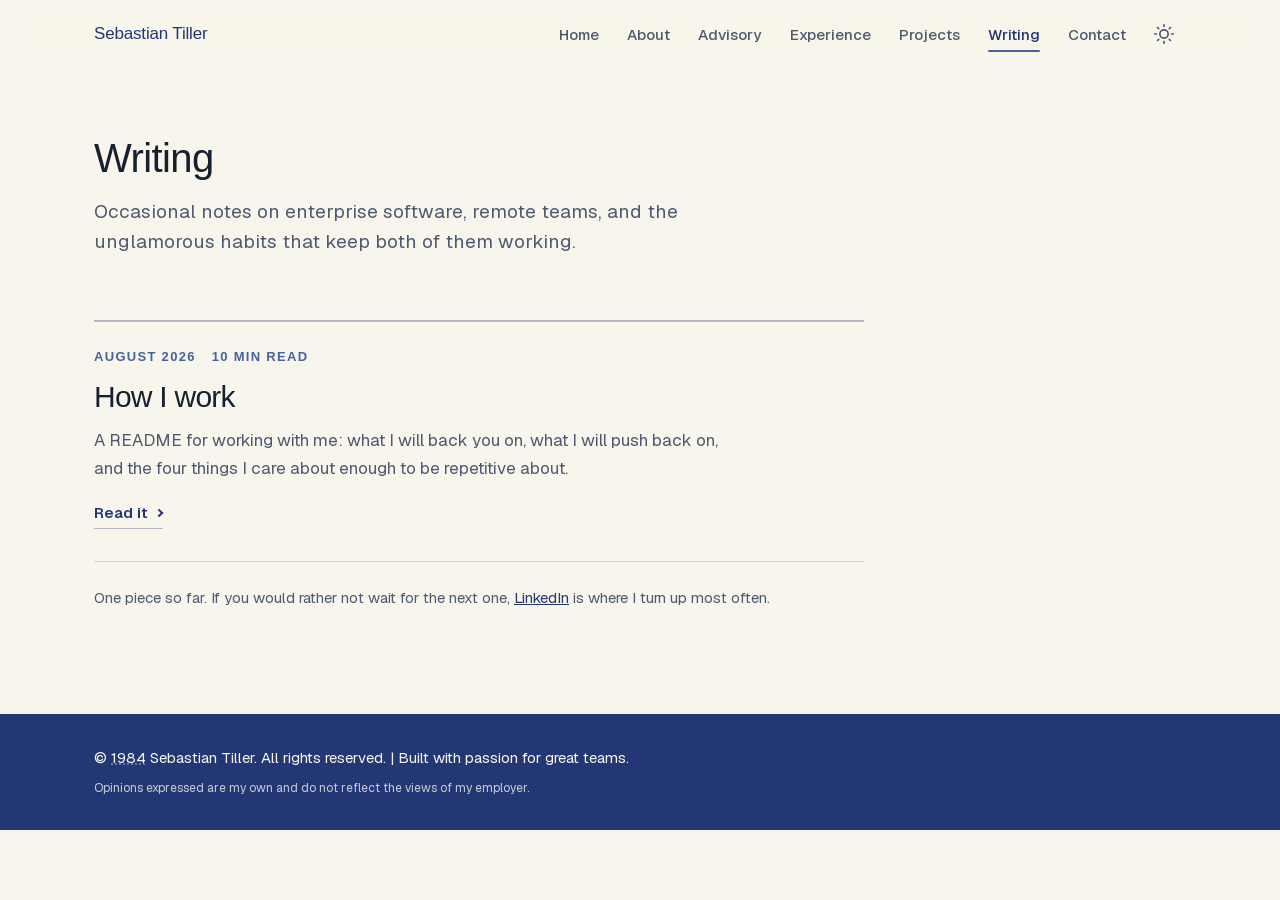
==== commit 9018be92: "feat: finish the how i work article from seb's answers" ====
--- a/writing/index.html
+++ b/writing/index.html
@@ -162,9 +162,8 @@
                     <ol class="post-list">
                         <li class="post" data-reveal>
                             <p class="post__meta">
-                                <span>Draft</span>
                                 <span>August 2026</span>
-                                <span>5 min read</span>
+                                <span>10 min read</span>
                             </p>
                             <h2 class="post__title"><a href="/writing/how-i-work/">How I work</a></h2>
                             <p class="post__standfirst">A README for working with me: what I will back you on, what I will push back on, and the four things I care about enough to be repetitive about.</p>
@@ -172,7 +171,7 @@
                         </li>
                     </ol>
 
-                    <p class="post-note">One piece so far, and it is still a draft. If you would rather not wait for the next one, <a href="https://www.linkedin.com/in/sebastiantiller" target="_blank" rel="noopener noreferrer">LinkedIn</a> is where I turn up most often.</p>
+                    <p class="post-note">One piece so far. If you would rather not wait for the next one, <a href="https://www.linkedin.com/in/sebastiantiller" target="_blank" rel="noopener noreferrer">LinkedIn</a> is where I turn up most often.</p>
                 </div>
             </div>
         </div>
